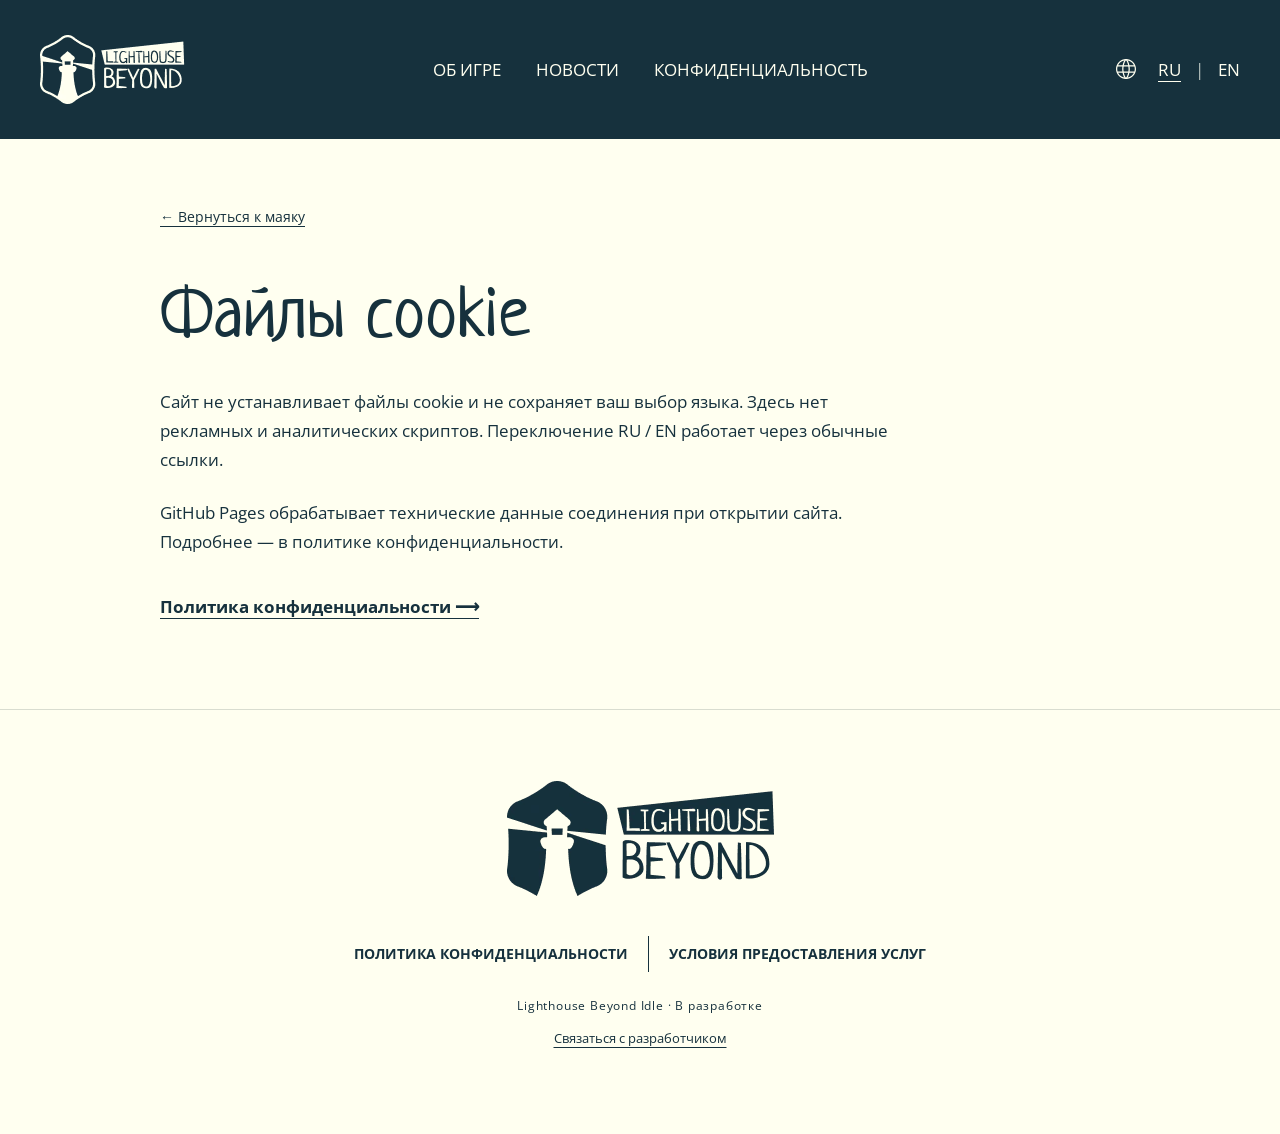
==== cookies/index.html @ 65ab546e "Обновление сайта" ====
<!doctype html>
<html lang="ru"><head><meta charset="utf-8"><meta name="viewport" content="width=device-width, initial-scale=1">
<meta name="theme-color" content="#16313d"><meta name="referrer" content="no-referrer">
<meta http-equiv="Content-Security-Policy" content="default-src 'none'; style-src 'self'; script-src 'self'; img-src 'self' data:; font-src 'self'; media-src 'self'; base-uri 'none'; form-action 'none'; object-src 'none'; connect-src 'none'">
<title>Файлы cookie — Lighthouse Beyond Idle</title><meta name="description" content="Станьте смотрителем маяка на краю реальности. Направляйте луч, собирайте свет и открывайте море — по одному сигналу за раз.">
<link rel="canonical" href="https://jumocoder.github.io/lighthouse-beyond-website/cookies/"><link rel="alternate" hreflang="ru" href="https://jumocoder.github.io/lighthouse-beyond-website/cookies/"><link rel="alternate" hreflang="en" href="https://jumocoder.github.io/lighthouse-beyond-website/en/cookies/"><link rel="alternate" hreflang="x-default" href="https://jumocoder.github.io/lighthouse-beyond-website/cookies/">
<meta property="og:title" content="Файлы cookie — Lighthouse Beyond Idle"><meta property="og:description" content="Станьте смотрителем маяка на краю реальности. Направляйте луч, собирайте свет и открывайте море — по одному сигналу за раз."><meta property="og:type" content="website"><meta property="og:url" content="https://jumocoder.github.io/lighthouse-beyond-website/cookies/"><meta property="og:image" content="https://jumocoder.github.io/lighthouse-beyond-website/assets/figma/91-34.webp">
<link rel="icon" href="../assets/beacon.svg" type="image/svg+xml"><link rel="preload" href="../assets/fonts/Neucha.ttf" as="font" type="font/ttf" crossorigin><link rel="stylesheet" href="../assets/site.css"><script src="../assets/site.js" defer></script>
</head><body id="top" class="inner-page"><a class="skip" href="#main">К содержимому</a><header class="header header-solid"><div class="container header-inner">
    <a class="brand" href="../" aria-label="Lighthouse Beyond Idle — главная"><img src="../assets/figma/39-161.webp" width="145" height="69" alt="Lighthouse Beyond Idle"></a>
    <nav class="navigation" aria-label="Навигация"><a href="../">Об игре</a><a href="../news/">Новости</a><a href="../privacy/ru/">Конфиденциальность</a></nav>
    <nav class="languages" aria-label="Язык"><img src="../assets/figma/52-9.svg" alt="" width="20" height="20"><a lang="ru" hreflang="ru" href="./" aria-label="Русский" aria-current="page">RU</a><span aria-hidden="true">|</span><a lang="en" hreflang="en" href="../en/cookies/" aria-label="English" >EN</a></nav>
  </div></header><main class="article-page text-page container" id="main"><a class="back-link" href="../">← Вернуться к маяку</a><h1>Файлы cookie</h1><p>Сайт не устанавливает файлы cookie и не сохраняет ваш выбор языка. Здесь нет рекламных и аналитических скриптов. Переключение RU / EN работает через обычные ссылки.</p><p>GitHub Pages обрабатывает технические данные соединения при открытии сайта. Подробнее — в политике конфиденциальности.</p><a class="text-link" href="../privacy/ru/">Политика конфиденциальности ⟶</a></main><footer class="footer"><div class="container footer-inner">
    <a class="footer-brand" href="../" aria-label="Lighthouse Beyond Idle — главная"><img src="../assets/figma/69-1312.webp" width="267" height="115" alt="Lighthouse Beyond Idle"></a>
    <nav class="footer-links" aria-label="Документы"><a href="../privacy/ru/">Политика конфиденциальности</a><a href="../terms/">Условия предоставления услуг</a></nav>
    <p class="footer-note">Lighthouse Beyond Idle · В разработке</p><a class="contact" href="mailto:al.mandarinne@mail.ru">Связаться с разработчиком</a>
  </div></footer></body></html>
---- assets/site.css ----
@font-face{font-family:Neucha;src:url('fonts/Neucha.ttf') format('truetype');font-style:normal;font-weight:400;font-display:swap}
@font-face{font-family:'Open Sans';src:url('fonts/OpenSans.ttf') format('truetype');font-style:normal;font-weight:300 800;font-display:swap}
:root{--sea:#16313d;--paper:#fffff0;--light:#ffe6ac;--line:#53656a;--max:1200px}
*{box-sizing:border-box}html{scroll-behavior:smooth;scroll-padding-top:30px}body{margin:0;color:var(--paper);background:var(--sea);font-family:'Open Sans',Arial,sans-serif;font-size:17px;line-height:1.4}a{color:inherit;text-decoration:none}img,video{display:block;max-width:100%}h1,h2,h3,p,blockquote{margin:0}h1,h2,.number{font-family:Neucha,sans-serif;font-weight:400}h2{font-size:72px;line-height:1.1}a:focus-visible,video:focus-visible{outline:3px solid #e69f38;outline-offset:6px}a:hover{text-decoration:underline;text-underline-offset:5px}.container{width:calc(100% - 80px);max-width:var(--max);margin-inline:auto}.skip{position:fixed;z-index:20;top:10px;left:10px;transform:translateY(-180%);padding:12px 18px;background:var(--paper);color:var(--sea)}.skip:focus{transform:none}
.header{position:absolute;top:58px;left:0;right:0;z-index:5}.header-inner{display:flex;align-items:center;justify-content:space-between;gap:28px}.brand{flex:none;width:145px;height:69px}.brand img{width:145px;height:69px;object-fit:contain}.navigation{display:flex;align-items:center;gap:66px;margin-left:82px;text-transform:uppercase}.navigation a{white-space:nowrap;padding-block:12px}.languages{display:flex;align-items:center;gap:14px}.languages img{margin-right:8px}.languages a{padding-block:12px}.languages a[aria-current]{text-decoration:underline;text-underline-offset:5px}.languages span{color:#b5c1bd}
.hero{height:1024px;position:relative;background:var(--paper);isolation:isolate}.hero:before{content:'';position:absolute;z-index:-1;inset:0 0 -133px;background:url('figma/91-32.svg') center top/100% 100% no-repeat}.hero-art{position:absolute;z-index:-1;top:0;left:0;width:100%;height:1010px;object-fit:cover;object-position:center top}.hero-inner{position:relative;height:100%}.hero h1{position:absolute;left:350px;top:340px;width:692px;font-size:72px;line-height:1.1;text-transform:uppercase;letter-spacing:.1px}.hero h1>span{display:block}.hero h1 .title-end{margin-top:77px;text-align:right;padding-right:4px}.title-end .star{display:inline-block;margin-right:36px;vertical-align:middle;transform:translateY(-5px)}.star{display:block;font-family:Arial,sans-serif;font-size:56px;line-height:1;width:max-content;margin-inline:auto}.play-button{position:absolute;top:748px;right:0;display:flex;align-items:center;justify-content:center;width:286px;height:87px;background:var(--light);color:var(--sea);text-transform:uppercase;font-weight:700;transition:background .2s,transform .2s}.play-button:hover{background:var(--paper);transform:translateY(-3px);text-decoration:none}
.about{position:relative;isolation:isolate;height:1159px;background:linear-gradient(transparent 0 133px,var(--paper) 133px 1024px,var(--sea) 1024px)}.about:after{content:'';position:absolute;z-index:-1;top:825px;left:0;right:0;height:448px;background:url('figma/54-125.svg') center/100% 100% no-repeat}.collage{height:1094px;position:relative;color:var(--sea)}.collage>img{object-fit:cover}.collage-ship{position:absolute;left:0;top:0;width:49.0833%;height:268px}.collage-keeper{position:absolute;right:0;top:0;width:40.6667%;height:470px;object-position:45% center}.collage h2{position:absolute;left:0;top:299px;width:650px;font-size:72px}.gameplay{position:absolute;top:483px;left:0;width:32.25%;height:611px;background:#101c2b}.gameplay video{width:100%;height:100%;object-fit:contain}.media-error{position:absolute;inset:auto 15px 55px;padding:15px;color:var(--paper);background:var(--sea);font-size:14px}.media-error a{text-decoration:underline}.story-copy{position:absolute;right:0;top:542px;width:57.6667%;line-height:1.4}.collage-storm{position:absolute;right:0;top:734px;width:57.6667%;height:360px}
.journey{display:grid;grid-template-columns:repeat(3,minmax(0,1fr));gap:36px;position:relative}.chapter{padding-right:22px;min-height:218px}.chapter+.chapter{border-left:1px solid var(--line);padding-left:35px;padding-right:0}.number{display:block;font-size:72px;line-height:1.1;margin-bottom:12px}.chapter h3{font-size:17px;margin-bottom:12px}.chapter p{line-height:1.4}
.news-section{position:relative;isolation:isolate;z-index:2;padding-top:34px;padding-bottom:0}.news-section:after{content:'';position:absolute;z-index:-1;left:0;right:0;bottom:-125px;height:448px;background:url('figma/66-1246.svg') center/100% 100% no-repeat}.news-section h1{text-transform:uppercase;text-align:center;margin:32px 0 49px}.news-grid{display:grid;grid-template-columns:repeat(3,minmax(0,1fr));gap:20px}.news-card{background:var(--paper);color:var(--sea);min-width:0}.news-link{display:block;height:100%;transition:transform .2s}.news-link:hover{text-decoration:none;transform:translateY(-5px)}.news-link:focus-visible{outline-offset:4px}.news-card img{width:100%;height:218px;object-fit:cover}.news-copy{min-height:175px;padding:17px 21px 16px;position:relative}.news-copy h2{font-family:'Open Sans',Arial,sans-serif;font-weight:700;font-size:17px;line-height:1.4;text-transform:uppercase;margin-bottom:13px}.news-copy p{font-size:13px;line-height:1.4;padding-right:10px}.news-arrow{display:block;text-align:right;font-size:37px;line-height:1;margin-top:13px}
.release{position:relative;margin-top:0;isolation:isolate;min-height:931px;background:url('figma/23f88a9ac4776eb12e2712fd7f87c19134510a3e.webp') right center/cover no-repeat}.release-inner{position:relative;z-index:1;text-align:center;padding-top:116px}.release blockquote{font-size:17px;line-height:1.4;margin:30px 0 115px}.release h2{text-transform:uppercase;margin-bottom:14px}.release-copy{max-width:950px;margin-inline:auto}.stores{display:grid;grid-template-columns:repeat(2,minmax(0,1fr));gap:20px;max-width:996px;margin:51px auto 0}.store{min-height:155px;padding:27px 20px 14px;background:var(--sea);display:flex;flex-direction:column;align-items:center;justify-content:center;gap:13px}.store img{width:auto;height:56px;max-width:90%}.store span{font-size:12px;color:#d7dfd5;letter-spacing:1px;text-transform:uppercase}.release-note{font-size:13px;margin-top:25px}.release:after{content:'';position:absolute;z-index:0;left:0;right:0;bottom:-311px;height:448px;background:url('figma/82-1407.svg') center/100% 100% no-repeat;pointer-events:none}
.footer{position:relative;background:var(--paper);color:var(--sea);min-height:425px;padding-top:71px}.footer-inner{position:relative;z-index:1;text-align:center}.footer-brand{display:block;width:267px;margin:0 auto 40px}.footer-brand img{width:267px;height:115px;object-fit:contain}.footer-links{display:flex;justify-content:center;align-items:center;gap:0}.footer-links a{padding:8px 28px;text-transform:uppercase;font-weight:700;font-size:16px}.footer-links a+a{border-left:1px solid var(--sea)}.footer-note{font-size:12px;margin:26px 0 10px;letter-spacing:.8px}.contact{font-size:13px;text-decoration:underline;text-underline-offset:4px}
.header-solid{position:relative;top:auto;padding:35px 0;background:var(--sea)}.inner-page{background:var(--paper);color:var(--sea)}.inner-page .header{color:var(--paper)}.article-page{max-width:960px;padding-top:65px;padding-bottom:90px}.back-link{font-size:14px;text-decoration:underline;text-underline-offset:4px}.eyebrow{text-transform:uppercase;font-size:12px;letter-spacing:2px;margin-top:55px}.article-page h1{font-size:72px;line-height:1.1;margin:18px 0 36px}.article-art{width:100%;height:auto;max-height:500px;object-fit:cover;margin-bottom:36px}.article-page p{margin-bottom:24px;max-width:760px;line-height:1.7}.article-lead{font-size:21px}.text-link{display:inline-block;margin-top:15px;font-weight:700;text-decoration:underline;text-underline-offset:5px}.text-page{min-height:530px}.text-page h1{margin-top:45px}.inner-page .footer{border-top:1px solid #d9ddd0;padding-bottom:40px}
@media(min-width:1401px){.hero-art{object-fit:fill}.hero h1{top:340px}.hero:before{background-size:100% 100%}}
@media(min-width:901px) and (max-width:1300px){.navigation{gap:35px;margin-left:0}.hero h1{left:30%;width:70%;font-size:68px}.collage h2{font-size:62px;width:58%}.story-copy{top:535px;font-size:16px}.footer-links a{font-size:14px;padding-inline:20px}}
@media(max-width:900px){
  .container{width:calc(100% - 48px)}.header{top:25px}.header-inner{gap:20px;flex-wrap:wrap}.brand,.brand img{width:110px;height:auto}.navigation{order:3;width:100%;justify-content:center;margin:0;gap:28px;font-size:13px}.languages{font-size:14px;gap:12px}.languages img{margin-right:2px}.hero{height:890px}.hero-art{height:810px;object-fit:cover;object-position:37% top}.hero:before{bottom:-60px}.hero h1{top:310px;left:36%;width:64%;font-size:52px}.hero h1 .title-end{margin-top:65px}.title-end .star{font-size:40px;margin-right:20px}.play-button{top:680px;width:230px;height:74px}.about{height:auto;background:var(--paper);padding:0 0 110px}.about:after{top:auto;bottom:-78px;height:220px}.collage{height:auto;display:grid;grid-template-columns:40% minmax(0,1fr);gap:30px 28px}.collage>*{position:static!important;width:100%!important;height:auto}.collage-ship{grid-column:1;grid-row:1;height:230px!important}.collage-keeper{grid-column:2;grid-row:1 / 3;height:390px!important}.collage h2{grid-column:1;grid-row:2;font-size:44px;align-self:center}.story-copy{grid-column:2;grid-row:3;font-size:16px;align-self:center}.gameplay{grid-column:1;grid-row:3 / 5;aspect-ratio:9/16;align-self:end}.collage-storm{grid-column:2;grid-row:4;height:230px!important}.journey{gap:20px;padding-top:35px}.chapter+.chapter{padding-left:20px}.chapter{padding-right:0}.chapter p{font-size:14px}.chapter h3{font-size:16px}.number{font-size:62px}.news-section{padding-top:38px}.news-section h1{font-size:62px;margin:25px 0 35px}.news-grid{gap:14px}.news-card img{height:155px}.news-copy{padding:16px;min-height:205px}.news-copy h2{font-size:14px}.news-copy p{font-size:13px;padding:0}.news-section:after{height:300px;bottom:-85px}.release{min-height:820px}.release-inner{padding-top:90px}.release blockquote{margin-bottom:85px}.release h2{font-size:58px}.release-copy{font-size:16px}.stores{margin-top:35px}.store{min-height:140px}.store img{height:45px}.footer-links{flex-wrap:wrap;gap:15px}.footer-links a{font-size:12px;padding:5px 15px}.footer{padding-bottom:40px}.article-page h1{font-size:56px}.header-solid{top:auto}.inner-page .navigation{margin-top:5px}
}
@media(max-width:600px){
  body{font-size:16px}.container{width:calc(100% - 40px)}.header{top:22px}.brand,.brand img{width:95px}.header-inner{gap:19px}.navigation{gap:22px;font-size:10px;letter-spacing:.2px}.navigation a{padding-block:10px}.languages img{width:17px}.hero{height:790px}.hero-art{height:730px;object-position:31% top}.hero:before{bottom:-38px}.hero:after{content:'';position:absolute;inset:145px 0 180px;z-index:-1;background:linear-gradient(90deg,transparent 10%,#16313d20 30%,#16313d55 100%)}.hero h1{top:300px;left:28%;width:72%;font-size:clamp(35px,8.8vw,51px);line-height:1.15;text-shadow:0 2px 14px #102b3a50}.hero h1 .title-end{margin-top:47px;padding-right:0}.title-end .star{font-size:32px;margin-right:15px}.play-button{top:603px;width:190px;height:65px;font-size:15px}.collage{grid-template-columns:minmax(0,1fr);gap:24px}.collage h2{grid-column:1;grid-row:2;font-size:clamp(42px,10.8vw,60px);margin:8px 0}.collage-ship{grid-column:1;grid-row:1;height:195px!important}.collage-keeper{grid-column:1;grid-row:4;height:290px!important}.story-copy{grid-column:1;grid-row:3;line-height:1.6}.gameplay{grid-column:1;grid-row:5;width:84%!important;max-width:340px;justify-self:center;margin-block:8px}.collage-storm{grid-column:1;grid-row:6;height:210px!important}.about{padding-bottom:80px}.about:after{height:160px;bottom:-55px}.journey{grid-template-columns:1fr;gap:0;padding-top:20px}.chapter{display:grid;grid-template-columns:54px minmax(0,1fr);gap:8px 15px;padding:24px 0!important;min-height:0}.chapter+.chapter{border-left:0;border-top:1px solid var(--line)}.number{grid-column:1;grid-row:1 / 3;font-size:60px;margin:0;line-height:1}.chapter h3{grid-column:2;margin:0;font-size:17px}.chapter p{grid-column:2;font-size:15px;line-height:1.5}.news-section{padding-top:50px}.star{font-size:45px}.news-section h1{font-size:58px;margin:28px 0 32px}.news-grid{grid-template-columns:1fr;gap:25px}.news-card img{height:auto;aspect-ratio:16/9}.news-copy{padding:21px;min-height:170px}.news-copy h2{font-size:17px}.news-copy p{font-size:14px;line-height:1.5}.news-section:after{height:220px;bottom:-70px}.release{min-height:840px;background-position:62% center}.release-inner{padding-top:88px}.release blockquote{font-size:15px;margin:25px 0 73px}.release h2{font-size:49px;margin-bottom:20px}.release-copy{font-size:15px;line-height:1.6}.stores{gap:13px;margin-top:30px}.store{min-height:106px;padding:17px 12px 13px;gap:13px}.store img{width:100%;height:32px}.store span{font-size:9px;letter-spacing:.6px}.release-note{font-size:11px;max-width:280px;margin:23px auto 0}.release:after{height:220px;bottom:-155px}.footer{min-height:0;padding-top:50px;padding-bottom:40px}.footer-brand{width:200px;margin-bottom:28px}.footer-brand img{width:200px;height:auto}.footer-links{display:flex;flex-direction:column;gap:9px}.footer-links a{font-size:12px;padding:6px 0}.footer-links a+a{border:0}.footer-note{font-size:10px;margin-top:24px}.contact{font-size:12px;text-decoration:underline}.header-solid{top:auto;padding:22px 0}.article-page{padding-top:40px;padding-bottom:55px}.article-page h1{font-size:49px;margin-bottom:25px}.article-page .eyebrow{margin-top:35px}.article-lead{font-size:18px}.article-art{margin-bottom:25px}.text-page{min-height:470px}
}
@media(prefers-reduced-motion:reduce){html{scroll-behavior:auto}*,*:before,*:after{transition:none!important;animation:none!important}}

@media(min-width:1301px){.header-inner{display:grid;grid-template-columns:350px minmax(0,1fr) auto;gap:0}.navigation{margin-left:0}}

/* Original Figma outlines, separated at the section boundary. */
.hero{background:var(--sea)}.hero:before{display:none}
.about{background:linear-gradient(var(--paper) 0 1024px,var(--sea) 1024px)}
.about:before{content:'';position:absolute;inset:0 0 auto;height:133px;z-index:-1;background:url('figma/hero-tail.svg') center/100% 100% no-repeat}
.star{font-size:0;width:46px;height:46px;background:url('figma/55-1178.svg') center/contain no-repeat}
.title-end .star{width:46px;height:46px}
@media(max-width:900px){.about{background:var(--paper)}.about:before{height:60px}.title-end .star{width:36px;height:36px}}
@media(max-width:600px){.about:before{height:38px}.title-end .star{width:30px;height:30px}}

/* Existing policy text, presented in the same visual language. */
.document{padding-block:55px 90px}.document>h1{font-size:64px;line-height:1.1;margin:18px 0 22px}.document>.eyebrow{margin-top:0}.subtitle{max-width:780px;margin-bottom:28px}.notice{padding:24px;background:#f5edd4;border-left:3px solid #af7e35;line-height:1.6;margin-bottom:40px}.document-layout{display:grid;grid-template-columns:260px minmax(0,1fr);gap:55px}.toc{display:flex;flex-direction:column;gap:15px;font-size:14px;align-self:start;position:sticky;top:25px}.prose section{margin-bottom:40px}.prose h2{font:700 24px/1.4 'Open Sans',sans-serif;margin:0 0 20px}.prose p{line-height:1.7;margin:0 0 18px}.prose a,.top-link{text-decoration:underline;text-underline-offset:3px;overflow-wrap:anywhere}.pending{padding:18px;background:#f5f0db}.top-link{display:inline-block;margin-top:25px}
@media(max-width:900px){.document-layout{grid-template-columns:1fr;gap:35px}.toc{position:static}.document>h1{font-size:52px}}
@media(max-width:600px){.document{padding-top:35px}.document>h1{font-size:40px;overflow-wrap:anywhere}.notice{padding:18px}.prose h2{font-size:21px}}

/* News listing and latest publications on the home page. */
.news-page{background:var(--sea);color:var(--paper);padding:35px 0 150px;min-height:650px}
.news-section h1{font-size:72px;line-height:1.1}
.navigation a[aria-current]{text-decoration:underline;text-underline-offset:5px}
@media(max-width:900px){.news-section h1{font-size:62px}}
@media(max-width:600px){.news-page{padding-top:0;padding-bottom:90px}.news-section h1{font-size:58px}}

.news-section .news-title{text-transform:uppercase;text-align:center;font-size:72px;line-height:1.1;margin:32px 0 49px}
.news-grid{grid-template-columns:repeat(auto-fit,minmax(min(100%,300px),1fr))}
.news-card img{height:auto;aspect-ratio:16/9;object-fit:contain;background:var(--sea)}
.news-copy{padding:24px;min-height:210px}
.news-category{display:block;font-size:11px;font-weight:600;letter-spacing:1.2px;text-transform:uppercase;margin-bottom:12px;color:#52666a}
.news-copy h2,.news-copy h3{font:700 18px/1.4 'Open Sans',Arial,sans-serif;text-transform:uppercase;margin:0 0 14px}
.news-copy p{font-size:14px;line-height:1.6}
.all-news{display:table;margin:-24px auto 36px;font-size:14px;text-decoration:underline;text-underline-offset:5px}
.news-article .article-art{height:auto;max-height:none;aspect-ratio:16/9;object-fit:contain;background:var(--sea);margin:35px 0 45px}
.news-article .article-lead{max-width:850px;font-size:22px;line-height:1.65}
.article-prose{max-width:760px}
.article-section{margin-top:65px}
.article-section h2{font-size:46px;line-height:1.15;margin-bottom:22px}
.article-section>p{margin-bottom:30px}
.screenshot-grid{display:grid;grid-template-columns:repeat(3,minmax(0,1fr));gap:32px 24px;margin-top:32px}
.screenshot{margin:0;min-width:0}
.screenshot a{display:block;background:var(--sea);border:1px solid #49616a;transition:transform .2s}
.screenshot a:hover{transform:translateY(-4px)}
.screenshot img{width:100%;height:auto;aspect-ratio:9/16;object-fit:contain}
.screenshot figcaption{font-size:13px;line-height:1.5;margin-top:12px;color:#425961}
.video-feature{display:grid;grid-template-columns:1fr 340px;gap:60px;align-items:center;padding:40px;background:#e9eddf}
.video-feature p{font-size:16px}
.video-feature .video-caption{font-size:13px;margin-bottom:0;color:#425961}
.article-video{position:relative;min-width:0;background:#101c2b}
.article-video video{width:100%;height:auto;aspect-ratio:9/16}
.article-video .media-error{font-size:13px;margin:0}
.article-navigation{display:flex;justify-content:space-between;gap:24px;border-top:1px solid #cdd4c8;margin-top:55px;padding-top:20px}
@media(max-width:900px){.news-section .news-title{font-size:62px;margin:25px 0 35px}.all-news{margin-top:-10px}.news-copy{padding:20px}.news-copy h2,.news-copy h3{font-size:17px}.video-feature{grid-template-columns:1fr 260px;gap:30px;padding:28px}.article-section h2{font-size:40px}.screenshot-grid{gap:28px 18px}}
@media(max-width:600px){.news-section .news-title{font-size:58px;margin:28px 0 32px}.news-grid{grid-template-columns:1fr}.news-copy{min-height:0}.news-article h1{font-size:44px;overflow-wrap:anywhere}.news-article .article-lead{font-size:19px}.news-article .article-art{margin:28px 0 35px}.article-section{margin-top:45px}.article-section h2{font-size:35px}.screenshot-grid{grid-template-columns:1fr;gap:30px;max-width:360px;margin-inline:auto}.video-feature{grid-template-columns:1fr;padding:24px;gap:24px}.article-video{max-width:340px;width:100%;margin-inline:auto}.article-navigation{font-size:14px;gap:16px}}
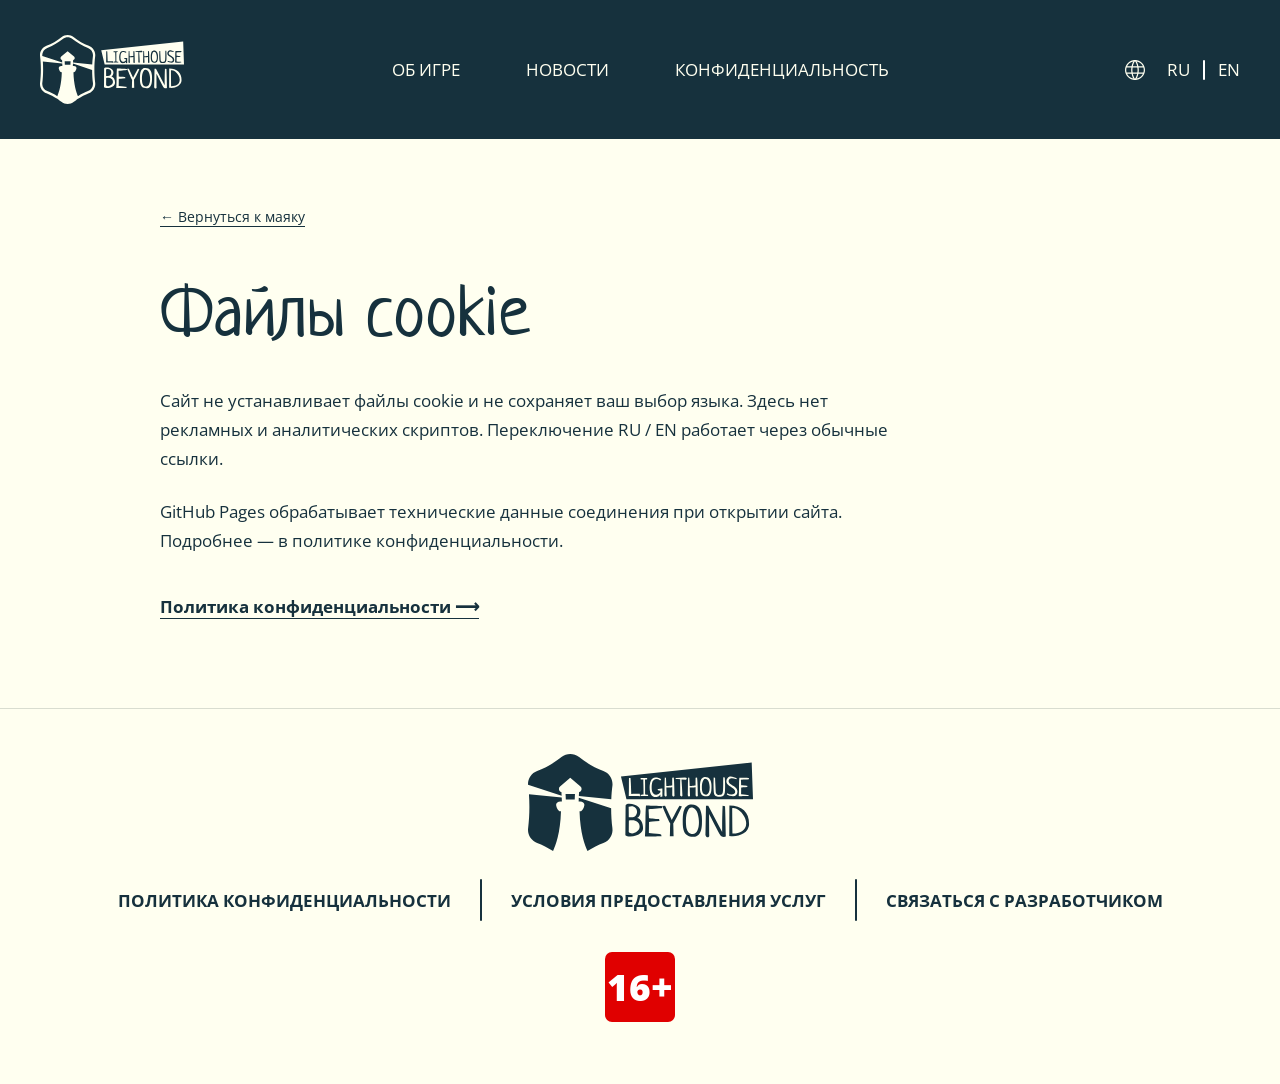
==== commit 370e0067: "Обновление сайта" ====
--- a/cookies/index.html
+++ b/cookies/index.html
@@ -7,11 +7,13 @@
 <meta property="og:title" content="Файлы cookie — Lighthouse Beyond Idle"><meta property="og:description" content="Станьте смотрителем маяка на краю реальности. Направляйте луч, собирайте свет и открывайте море — по одному сигналу за раз."><meta property="og:type" content="website"><meta property="og:url" content="https://jumocoder.github.io/lighthouse-beyond-website/cookies/"><meta property="og:image" content="https://jumocoder.github.io/lighthouse-beyond-website/assets/figma/91-34.webp">
 <link rel="icon" href="../assets/beacon.svg" type="image/svg+xml"><link rel="preload" href="../assets/fonts/Neucha.ttf" as="font" type="font/ttf" crossorigin><link rel="stylesheet" href="../assets/site.css"><script src="../assets/site.js" defer></script>
 </head><body id="top" class="inner-page"><a class="skip" href="#main">К содержимому</a><header class="header header-solid"><div class="container header-inner">
-    <a class="brand" href="../" aria-label="Lighthouse Beyond Idle — главная"><img src="../assets/figma/39-161.webp" width="145" height="69" alt="Lighthouse Beyond Idle"></a>
+    <a class="brand" href="../" aria-label="Lighthouse Beyond Idle"><picture><source media="(max-width: 900px)" srcset="../assets/figma-v2/brand-mobile.svg"><img src="../assets/figma-v2/brand-light.svg" width="144" height="69" alt="Lighthouse Beyond Idle"></picture></a>
     <nav class="navigation" aria-label="Навигация"><a href="../">Об игре</a><a href="../news/">Новости</a><a href="../privacy/ru/">Конфиденциальность</a></nav>
-    <nav class="languages" aria-label="Язык"><img src="../assets/figma/52-9.svg" alt="" width="20" height="20"><a lang="ru" hreflang="ru" href="./" aria-label="Русский" aria-current="page">RU</a><span aria-hidden="true">|</span><a lang="en" hreflang="en" href="../en/cookies/" aria-label="English" >EN</a></nav>
-  </div></header><main class="article-page text-page container" id="main"><a class="back-link" href="../">← Вернуться к маяку</a><h1>Файлы cookie</h1><p>Сайт не устанавливает файлы cookie и не сохраняет ваш выбор языка. Здесь нет рекламных и аналитических скриптов. Переключение RU / EN работает через обычные ссылки.</p><p>GitHub Pages обрабатывает технические данные соединения при открытии сайта. Подробнее — в политике конфиденциальности.</p><a class="text-link" href="../privacy/ru/">Политика конфиденциальности ⟶</a></main><footer class="footer"><div class="container footer-inner">
-    <a class="footer-brand" href="../" aria-label="Lighthouse Beyond Idle — главная"><img src="../assets/figma/69-1312.webp" width="267" height="115" alt="Lighthouse Beyond Idle"></a>
-    <nav class="footer-links" aria-label="Документы"><a href="../privacy/ru/">Политика конфиденциальности</a><a href="../terms/">Условия предоставления услуг</a></nav>
-    <p class="footer-note">Lighthouse Beyond Idle · В разработке</p><a class="contact" href="mailto:al.mandarinne@mail.ru">Связаться с разработчиком</a>
+    <nav class="languages" aria-label="Язык"><img src="../assets/figma-v2/globe.svg" alt="" width="20" height="20"><a lang="ru" hreflang="ru" href="./" aria-label="Русский" aria-current="page">RU</a><span aria-hidden="true">|</span><a lang="en" hreflang="en" href="../en/cookies/" aria-label="English" >EN</a></nav>
+    <button class="menu-toggle" type="button" aria-label="Открыть меню" aria-haspopup="dialog" aria-expanded="false" aria-controls="mobile-menu"><img src="../assets/figma-v2/menu-open.svg" width="24" height="24" alt=""></button>
+  </div></header>
+  <dialog class="mobile-menu" id="mobile-menu" aria-label="Навигация"><div class="menu-top"><a class="menu-brand" href="../"><img src="../assets/figma-v2/brand-mobile.svg" width="113" height="54" alt="Lighthouse Beyond Idle"></a><button class="menu-close" type="button" aria-label="Закрыть меню"><img src="../assets/figma-v2/menu-close.svg" width="24" height="24" alt=""></button></div><nav class="menu-navigation" aria-label="Навигация"><a href="../">Об игре</a><a href="../news/">Новости</a><a href="../privacy/ru/">Конфиденциальность</a></nav><a class="menu-play" href="../#release">Играть</a></dialog><main class="article-page text-page container" id="main"><a class="back-link" href="../">← Вернуться к маяку</a><h1>Файлы cookie</h1><p>Сайт не устанавливает файлы cookie и не сохраняет ваш выбор языка. Здесь нет рекламных и аналитических скриптов. Переключение RU / EN работает через обычные ссылки.</p><p>GitHub Pages обрабатывает технические данные соединения при открытии сайта. Подробнее — в политике конфиденциальности.</p><a class="text-link" href="../privacy/ru/">Политика конфиденциальности ⟶</a></main><footer class="footer"><div class="container footer-inner">
+    <a class="footer-brand" href="../" aria-label="Lighthouse Beyond Idle"><picture><source media="(max-width: 900px)" srcset="../assets/figma-v2/brand-dark-mobile.svg"><img src="../assets/figma-v2/brand-dark.svg" width="225" height="97" alt="Lighthouse Beyond Idle"></picture></a>
+    <nav class="footer-links" aria-label="Документы"><a href="../privacy/ru/">Политика конфиденциальности</a><a href="../terms/">Условия предоставления услуг</a><a class="contact" href="mailto:al.mandarinne@mail.ru">Связаться с разработчиком</a></nav>
+    <p class="age-rating" aria-label="Для игроков от 16 лет">16+</p>
   </div></footer></body></html>
--- a/assets/site.css
+++ b/assets/site.css
@@ -1,56 +1,98 @@
 @font-face{font-family:Neucha;src:url('fonts/Neucha.ttf') format('truetype');font-style:normal;font-weight:400;font-display:swap}
 @font-face{font-family:'Open Sans';src:url('fonts/OpenSans.ttf') format('truetype');font-style:normal;font-weight:300 800;font-display:swap}
-:root{--sea:#16313d;--paper:#fffff0;--light:#ffe6ac;--line:#53656a;--max:1200px}
-*{box-sizing:border-box}html{scroll-behavior:smooth;scroll-padding-top:30px}body{margin:0;color:var(--paper);background:var(--sea);font-family:'Open Sans',Arial,sans-serif;font-size:17px;line-height:1.4}a{color:inherit;text-decoration:none}img,video{display:block;max-width:100%}h1,h2,h3,p,blockquote{margin:0}h1,h2,.number{font-family:Neucha,sans-serif;font-weight:400}h2{font-size:72px;line-height:1.1}a:focus-visible,video:focus-visible{outline:3px solid #e69f38;outline-offset:6px}a:hover{text-decoration:underline;text-underline-offset:5px}.container{width:calc(100% - 80px);max-width:var(--max);margin-inline:auto}.skip{position:fixed;z-index:20;top:10px;left:10px;transform:translateY(-180%);padding:12px 18px;background:var(--paper);color:var(--sea)}.skip:focus{transform:none}
-.header{position:absolute;top:58px;left:0;right:0;z-index:5}.header-inner{display:flex;align-items:center;justify-content:space-between;gap:28px}.brand{flex:none;width:145px;height:69px}.brand img{width:145px;height:69px;object-fit:contain}.navigation{display:flex;align-items:center;gap:66px;margin-left:82px;text-transform:uppercase}.navigation a{white-space:nowrap;padding-block:12px}.languages{display:flex;align-items:center;gap:14px}.languages img{margin-right:8px}.languages a{padding-block:12px}.languages a[aria-current]{text-decoration:underline;text-underline-offset:5px}.languages span{color:#b5c1bd}
-.hero{height:1024px;position:relative;background:var(--paper);isolation:isolate}.hero:before{content:'';position:absolute;z-index:-1;inset:0 0 -133px;background:url('figma/91-32.svg') center top/100% 100% no-repeat}.hero-art{position:absolute;z-index:-1;top:0;left:0;width:100%;height:1010px;object-fit:cover;object-position:center top}.hero-inner{position:relative;height:100%}.hero h1{position:absolute;left:350px;top:340px;width:692px;font-size:72px;line-height:1.1;text-transform:uppercase;letter-spacing:.1px}.hero h1>span{display:block}.hero h1 .title-end{margin-top:77px;text-align:right;padding-right:4px}.title-end .star{display:inline-block;margin-right:36px;vertical-align:middle;transform:translateY(-5px)}.star{display:block;font-family:Arial,sans-serif;font-size:56px;line-height:1;width:max-content;margin-inline:auto}.play-button{position:absolute;top:748px;right:0;display:flex;align-items:center;justify-content:center;width:286px;height:87px;background:var(--light);color:var(--sea);text-transform:uppercase;font-weight:700;transition:background .2s,transform .2s}.play-button:hover{background:var(--paper);transform:translateY(-3px);text-decoration:none}
-.about{position:relative;isolation:isolate;height:1159px;background:linear-gradient(transparent 0 133px,var(--paper) 133px 1024px,var(--sea) 1024px)}.about:after{content:'';position:absolute;z-index:-1;top:825px;left:0;right:0;height:448px;background:url('figma/54-125.svg') center/100% 100% no-repeat}.collage{height:1094px;position:relative;color:var(--sea)}.collage>img{object-fit:cover}.collage-ship{position:absolute;left:0;top:0;width:49.0833%;height:268px}.collage-keeper{position:absolute;right:0;top:0;width:40.6667%;height:470px;object-position:45% center}.collage h2{position:absolute;left:0;top:299px;width:650px;font-size:72px}.gameplay{position:absolute;top:483px;left:0;width:32.25%;height:611px;background:#101c2b}.gameplay video{width:100%;height:100%;object-fit:contain}.media-error{position:absolute;inset:auto 15px 55px;padding:15px;color:var(--paper);background:var(--sea);font-size:14px}.media-error a{text-decoration:underline}.story-copy{position:absolute;right:0;top:542px;width:57.6667%;line-height:1.4}.collage-storm{position:absolute;right:0;top:734px;width:57.6667%;height:360px}
-.journey{display:grid;grid-template-columns:repeat(3,minmax(0,1fr));gap:36px;position:relative}.chapter{padding-right:22px;min-height:218px}.chapter+.chapter{border-left:1px solid var(--line);padding-left:35px;padding-right:0}.number{display:block;font-size:72px;line-height:1.1;margin-bottom:12px}.chapter h3{font-size:17px;margin-bottom:12px}.chapter p{line-height:1.4}
-.news-section{position:relative;isolation:isolate;z-index:2;padding-top:34px;padding-bottom:0}.news-section:after{content:'';position:absolute;z-index:-1;left:0;right:0;bottom:-125px;height:448px;background:url('figma/66-1246.svg') center/100% 100% no-repeat}.news-section h1{text-transform:uppercase;text-align:center;margin:32px 0 49px}.news-grid{display:grid;grid-template-columns:repeat(3,minmax(0,1fr));gap:20px}.news-card{background:var(--paper);color:var(--sea);min-width:0}.news-link{display:block;height:100%;transition:transform .2s}.news-link:hover{text-decoration:none;transform:translateY(-5px)}.news-link:focus-visible{outline-offset:4px}.news-card img{width:100%;height:218px;object-fit:cover}.news-copy{min-height:175px;padding:17px 21px 16px;position:relative}.news-copy h2{font-family:'Open Sans',Arial,sans-serif;font-weight:700;font-size:17px;line-height:1.4;text-transform:uppercase;margin-bottom:13px}.news-copy p{font-size:13px;line-height:1.4;padding-right:10px}.news-arrow{display:block;text-align:right;font-size:37px;line-height:1;margin-top:13px}
-.release{position:relative;margin-top:0;isolation:isolate;min-height:931px;background:url('figma/23f88a9ac4776eb12e2712fd7f87c19134510a3e.webp') right center/cover no-repeat}.release-inner{position:relative;z-index:1;text-align:center;padding-top:116px}.release blockquote{font-size:17px;line-height:1.4;margin:30px 0 115px}.release h2{text-transform:uppercase;margin-bottom:14px}.release-copy{max-width:950px;margin-inline:auto}.stores{display:grid;grid-template-columns:repeat(2,minmax(0,1fr));gap:20px;max-width:996px;margin:51px auto 0}.store{min-height:155px;padding:27px 20px 14px;background:var(--sea);display:flex;flex-direction:column;align-items:center;justify-content:center;gap:13px}.store img{width:auto;height:56px;max-width:90%}.store span{font-size:12px;color:#d7dfd5;letter-spacing:1px;text-transform:uppercase}.release-note{font-size:13px;margin-top:25px}.release:after{content:'';position:absolute;z-index:0;left:0;right:0;bottom:-311px;height:448px;background:url('figma/82-1407.svg') center/100% 100% no-repeat;pointer-events:none}
-.footer{position:relative;background:var(--paper);color:var(--sea);min-height:425px;padding-top:71px}.footer-inner{position:relative;z-index:1;text-align:center}.footer-brand{display:block;width:267px;margin:0 auto 40px}.footer-brand img{width:267px;height:115px;object-fit:contain}.footer-links{display:flex;justify-content:center;align-items:center;gap:0}.footer-links a{padding:8px 28px;text-transform:uppercase;font-weight:700;font-size:16px}.footer-links a+a{border-left:1px solid var(--sea)}.footer-note{font-size:12px;margin:26px 0 10px;letter-spacing:.8px}.contact{font-size:13px;text-decoration:underline;text-underline-offset:4px}
-.header-solid{position:relative;top:auto;padding:35px 0;background:var(--sea)}.inner-page{background:var(--paper);color:var(--sea)}.inner-page .header{color:var(--paper)}.article-page{max-width:960px;padding-top:65px;padding-bottom:90px}.back-link{font-size:14px;text-decoration:underline;text-underline-offset:4px}.eyebrow{text-transform:uppercase;font-size:12px;letter-spacing:2px;margin-top:55px}.article-page h1{font-size:72px;line-height:1.1;margin:18px 0 36px}.article-art{width:100%;height:auto;max-height:500px;object-fit:cover;margin-bottom:36px}.article-page p{margin-bottom:24px;max-width:760px;line-height:1.7}.article-lead{font-size:21px}.text-link{display:inline-block;margin-top:15px;font-weight:700;text-decoration:underline;text-underline-offset:5px}.text-page{min-height:530px}.text-page h1{margin-top:45px}.inner-page .footer{border-top:1px solid #d9ddd0;padding-bottom:40px}
-@media(min-width:1401px){.hero-art{object-fit:fill}.hero h1{top:340px}.hero:before{background-size:100% 100%}}
-@media(min-width:901px) and (max-width:1300px){.navigation{gap:35px;margin-left:0}.hero h1{left:30%;width:70%;font-size:68px}.collage h2{font-size:62px;width:58%}.story-copy{top:535px;font-size:16px}.footer-links a{font-size:14px;padding-inline:20px}}
+:root{--sea:#16313d;--paper:#fffff0;--light:#ffe6ac;--line:#53656a;--max:1200px;--canvas:min(100vw,1920px)}
+*{box-sizing:border-box}
+html{scroll-behavior:smooth;scroll-padding-top:30px;background:var(--sea)}
+body{position:relative;max-width:1920px;margin:0 auto;color:var(--paper);background:var(--sea);font:17px/1.36 'Open Sans',Arial,sans-serif;overflow-x:clip}
+body.menu-is-open{overflow:hidden}
+main{overflow:clip}
+a{color:inherit;text-decoration:none}img,video{display:block;max-width:100%}button{font:inherit}h1,h2,h3,p,blockquote{margin:0}h1,h2,.number{font-family:Neucha,sans-serif;font-weight:400}h2{font-size:72px;line-height:1.1}
+a:hover{text-decoration:underline;text-underline-offset:5px}:focus-visible{outline:3px solid #e69f38;outline-offset:5px}
+.container{width:calc(100% - 80px);max-width:var(--max);margin-inline:auto}
+.skip{position:fixed;z-index:20;top:10px;left:10px;transform:translateY(-180%);padding:12px 18px;background:var(--paper);color:var(--sea)}.skip:focus{transform:none}
+/* Header uses the centred navigation and separate outer margins of the 1400/1920 frames. */
+.header{position:absolute;top:58px;inset-inline:0;z-index:5}.header-inner{position:relative;display:flex;align-items:center;justify-content:space-between;height:69px}
+.brand{display:block;width:144.132px;flex:none}.brand img{width:144.132px;height:69px}
+.navigation{position:absolute;left:50%;transform:translateX(-50%);display:flex;align-items:center;gap:66px;text-transform:uppercase;white-space:nowrap}.navigation a{padding-block:12px}
+.languages{display:flex;align-items:center;gap:13px;line-height:23px}.languages img{margin-right:9px}.languages a{padding-block:12px}.languages span{position:relative;display:block;width:2px;height:20px;font-size:0}.languages span:before{content:'';position:absolute;left:50%;top:50%;width:20px;height:2px;background:url('figma-v2/language-line.svg') center/contain no-repeat;transform:translate(-50%,-50%) rotate(90deg)}
+.menu-toggle,.mobile-menu{display:none}
+.hero{height:1024px;position:relative;isolation:isolate;background:var(--paper)}
+.hero:before{content:'';position:absolute;z-index:-2;left:calc(50% - 951.0459px);top:-110px;width:1812.8584px;height:1266.8838px;background:url('figma-v2/hero-wave-desktop.svg') center/contain no-repeat;pointer-events:none}
+.hero-visual{position:absolute;z-index:-1;inset:0 0 auto;height:1010px;overflow:hidden;mask:url('figma-v2/hero-mask-desktop.svg') center top/100% 1010px no-repeat}
+.hero-art{position:absolute;top:0;left:calc(50% - 1002px);width:1835px;height:1024px;max-width:none;object-fit:cover}
+.hero-inner{height:100%}.hero h1{position:absolute;top:348px;left:calc((var(--canvas) - 1400px)*.4173077 + 450px);width:692px;font-size:72px;line-height:79px;text-transform:uppercase}
+.hero h1>span{display:block}.hero h1 em{font-style:normal;color:rgb(255 255 240 / .4)}.hero h1 .title-end{margin-top:79px;text-align:right;color:rgb(255 255 240 / .4)}
+.star{display:block;width:46px;height:46px;margin-inline:auto;font-size:0;background:url('figma-v2/star.svg') center/contain no-repeat}
+.hero h1>.star{position:absolute;left:415px;top:217px;margin:0}
+.play-button,.menu-play{display:flex;align-items:center;justify-content:center;width:286px;height:87px;background:var(--light);color:#09181e;border-radius:17px;font-weight:700;text-transform:uppercase;transition:background .2s,transform .2s}
+.play-button{position:absolute;top:748px;right:max(40px,calc((var(--canvas) - 1200px)/2))}.play-button:hover,.menu-play:hover{background:var(--paper);text-decoration:none;transform:translateY(-2px)}
+/* The collage retains the game media. On phones the same three images become a scrollable strip. */
+.about{position:relative;isolation:isolate;height:1159px;background:linear-gradient(var(--paper) 1024px,var(--sea) 1024px)}
+.about:before{content:'';position:absolute;top:0;left:calc(50% - 951.0459px);width:1812.8584px;height:133px;z-index:-1;background:url('figma-v2/hero-wave-desktop.svg') center bottom/1812.8584px 1266.8838px no-repeat;pointer-events:none}
+.about:after{content:'';position:absolute;z-index:-1;left:calc(50% - 951.0459px);top:825px;width:1812.8584px;height:447.1514px;background:url('figma-v2/about-wave-desktop.svg') center/contain no-repeat;pointer-events:none}
+.collage{position:relative;height:1094px;color:var(--sea)}.collage-media{display:contents}.collage-media img{position:absolute;object-fit:cover}
+.collage-ship{left:0;top:0;width:49.0833%;height:268px}.collage-keeper{right:0;top:0;width:40.6667%;height:470px;object-position:45% center}.collage-storm{right:0;top:734px;width:57.6667%;height:360px}
+.collage h2{position:absolute;left:0;top:299px;width:650px;font-size:72px;line-height:79px;text-transform:uppercase}
+.gameplay{position:absolute;top:483px;left:0;width:32.25%;height:611px;background:#101c2b}.gameplay video{width:100%;height:100%;object-fit:contain}
+.media-error{position:absolute;inset:auto 15px 55px;padding:15px;color:var(--paper);background:var(--sea);font-size:14px}.media-error a{text-decoration:underline}
+.story-copy{position:absolute;right:0;top:542px;width:57.6667%;line-height:23px}.story-mobile{display:none}
+.journey{position:relative;display:grid;grid-template-columns:repeat(3,minmax(0,1fr));gap:56px;min-height:218px}
+.chapter{position:relative;min-width:0}.chapter+.chapter:before{content:'';position:absolute;left:-38px;top:101px;width:220px;height:2px;background:url('figma-v2/chapter-line.svg') center/contain no-repeat;transform:translateX(-50%) rotate(90deg)}
+.number{display:block;font-size:72px;line-height:79px;margin-bottom:11px}.chapter h3{font-size:17px;line-height:23px;text-transform:uppercase;margin-bottom:12px}.chapter p{font-size:17px;line-height:23px}
+/* Keep both real news items; layout slots follow the design, with a horizontal strip on mobile. */
+.news-section{position:relative;isolation:isolate;z-index:2;padding-top:43px}
+.news-section:after{content:'';position:absolute;z-index:-1;left:calc(50% - 951.0459px);bottom:-125px;width:1812.8584px;height:447.1514px;background:url('figma-v2/paper-wave-desktop.svg') center/contain no-repeat;pointer-events:none}
+.news-section .news-title{text-transform:uppercase;text-align:center;font-size:72px;line-height:79px;margin:51px 0 0}.all-news{display:table;margin:1px auto 53px;font-size:17px;text-decoration:underline;text-underline-offset:3px}
+.news-grid{display:grid;grid-template-columns:repeat(3,minmax(0,1fr));gap:20px}.news-card{min-width:0;background:var(--paper);color:var(--sea)}.news-link{display:block;height:100%;transition:transform .2s}.news-link:hover{text-decoration:none;transform:translateY(-4px)}.news-link:focus-visible{outline-offset:3px}
+.news-card img{width:100%;height:auto;aspect-ratio:16/9;object-fit:contain;background:var(--sea)}
+.news-copy{padding:24px;min-height:210px}.news-category{display:block;font-size:11px;font-weight:600;letter-spacing:1.2px;text-transform:uppercase;margin-bottom:12px;color:#52666a}.news-copy h2,.news-copy h3{font:700 18px/1.4 'Open Sans',Arial,sans-serif;text-transform:uppercase;margin:0 0 14px}.news-copy p{font-size:14px;line-height:1.6}.news-arrow{display:block;text-align:right;font-size:37px;line-height:1;margin-top:13px}
+.release{position:relative;isolation:isolate;min-height:931px;background:var(--sea) url('figma-v2/release-source.jpg') right top/1668px 931px no-repeat}
+.release-inner{position:relative;z-index:1;text-align:center;padding-top:146px}.release blockquote{font-size:17px;line-height:23px;margin:30px 0 122px}.release h2{text-transform:uppercase;line-height:79px;margin-bottom:7px}.release-copy{max-width:950px;margin-inline:auto}.stores{display:grid;grid-template-columns:repeat(2,minmax(0,1fr));gap:20px;max-width:996px;margin:51px auto 0}.store{height:155px;padding:27px 20px 14px;border-radius:17px;background:var(--sea);display:flex;flex-direction:column;align-items:center;justify-content:center;gap:13px}.store img{width:auto;height:56px;max-width:90%}.store img[alt="RuStore"]{height:64.495px}.store span{font-size:12px;color:#d7dfd5;letter-spacing:1px;text-transform:uppercase}.release-note{font-size:13px;margin-top:25px}
+.release:after{content:'';position:absolute;z-index:0;left:calc(50% - 951.0459px);bottom:-311px;width:1812.8584px;height:447.1514px;background:url('figma-v2/paper-wave-desktop.svg') center/contain no-repeat;pointer-events:none}
+.footer{position:relative;background:var(--paper);color:var(--sea);min-height:376px;padding:45px 0 55px}.footer-inner{position:relative;z-index:1;text-align:center}.footer-brand{display:block;width:225px;margin:0 auto 38px}.footer-brand img{width:225px;height:97px}.footer-links{display:flex;justify-content:center;align-items:center;gap:60px}.footer-links a{position:relative;text-transform:uppercase;font-weight:700;font-size:17px;line-height:23px}.footer-links a+a:before{content:'';position:absolute;left:-30px;top:50%;width:42px;height:2px;background:url('figma-v2/footer-line.svg') center/contain no-repeat;transform:translate(-50%,-50%) rotate(90deg)}.age-rating{display:flex;align-items:center;justify-content:center;width:70px;height:70px;border-radius:7px;background:#e00000;color:white;font-weight:800;font-size:37px;line-height:1;margin:40px auto 0}
+/* Existing inner pages keep their content and galleries. */
+.header-solid{position:relative;top:auto;padding:35px 0;background:var(--sea)}.inner-page{background:var(--paper);color:var(--sea)}.inner-page .header{color:var(--paper)}.article-page{max-width:960px;padding-top:65px;padding-bottom:90px}.back-link{font-size:14px;text-decoration:underline;text-underline-offset:4px}.eyebrow{text-transform:uppercase;font-size:12px;letter-spacing:2px;margin-top:55px}.article-page h1{font-size:72px;line-height:1.1;margin:18px 0 36px}.article-art{width:100%;height:auto;max-height:500px;object-fit:cover;margin-bottom:36px}.article-page p{margin-bottom:24px;max-width:760px;line-height:1.7}.article-lead{font-size:21px}.text-link{display:inline-block;margin-top:15px;font-weight:700;text-decoration:underline;text-underline-offset:5px}.text-page{min-height:530px}.text-page h1{margin-top:45px}.inner-page .footer{border-top:1px solid #d9ddd0;padding-bottom:40px}.news-page{background:var(--sea);color:var(--paper);padding:35px 0 150px;min-height:650px}.news-page .news-title{margin-bottom:60px}
+@media(min-width:1400px){
+  .header-inner,.hero-inner{max-width:calc(1200px + (var(--canvas) - 1400px)*.6)}
+  .play-button{right:calc(100px + (var(--canvas) - 1400px)*.2)}
+  .hero-art{width:calc(1835px + (var(--canvas) - 1400px)*.60334);height:auto;left:calc(-302px + (var(--canvas) - 1400px)*.137753);top:calc((var(--canvas) - 1400px)*-.168463)}
+  .hero-visual{mask-image:url('figma-v2/hero-mask-wide.svg')}
+  .news-section:after,.release:after{left:calc(var(--canvas)*-.1793185);width:calc(var(--canvas)*1.29489886);height:calc(var(--canvas)*.319394)}
+}
+@media(min-width:1700px){.hero:before{left:calc(50% - 1236px);top:-444px;width:2341px;height:1636px;background-image:url('figma-v2/hero-wave-wide.svg')}.about{background:linear-gradient(var(--paper) 1066px,var(--sea) 1066px)}.about:before{top:0;left:calc(50% - 1236px);width:2341px;height:168px;background-image:url('figma-v2/hero-wave-wide.svg');background-size:2341px 1636px}.about:after{left:calc(50% - 1236px);top:909px;width:2341px;height:1636px;background-image:url('figma-v2/about-wave-wide.svg');transform:rotate(180deg)}}
+@media(min-width:901px) and (max-width:1200px){.navigation{gap:30px;font-size:15px}.hero h1{left:32%;width:64%;font-size:62px}.hero h1>.star{left:55%}.collage h2{font-size:clamp(46px,5.1vw,58px);line-height:1.1;width:58%}.story-copy{font-size:16px;top:530px}.footer-links{gap:35px}.footer-links a{font-size:13px}.footer-links a+a:before{left:-18px}.chapter h3,.chapter p{font-size:15px}}
 @media(max-width:900px){
-  .container{width:calc(100% - 48px)}.header{top:25px}.header-inner{gap:20px;flex-wrap:wrap}.brand,.brand img{width:110px;height:auto}.navigation{order:3;width:100%;justify-content:center;margin:0;gap:28px;font-size:13px}.languages{font-size:14px;gap:12px}.languages img{margin-right:2px}.hero{height:890px}.hero-art{height:810px;object-fit:cover;object-position:37% top}.hero:before{bottom:-60px}.hero h1{top:310px;left:36%;width:64%;font-size:52px}.hero h1 .title-end{margin-top:65px}.title-end .star{font-size:40px;margin-right:20px}.play-button{top:680px;width:230px;height:74px}.about{height:auto;background:var(--paper);padding:0 0 110px}.about:after{top:auto;bottom:-78px;height:220px}.collage{height:auto;display:grid;grid-template-columns:40% minmax(0,1fr);gap:30px 28px}.collage>*{position:static!important;width:100%!important;height:auto}.collage-ship{grid-column:1;grid-row:1;height:230px!important}.collage-keeper{grid-column:2;grid-row:1 / 3;height:390px!important}.collage h2{grid-column:1;grid-row:2;font-size:44px;align-self:center}.story-copy{grid-column:2;grid-row:3;font-size:16px;align-self:center}.gameplay{grid-column:1;grid-row:3 / 5;aspect-ratio:9/16;align-self:end}.collage-storm{grid-column:2;grid-row:4;height:230px!important}.journey{gap:20px;padding-top:35px}.chapter+.chapter{padding-left:20px}.chapter{padding-right:0}.chapter p{font-size:14px}.chapter h3{font-size:16px}.number{font-size:62px}.news-section{padding-top:38px}.news-section h1{font-size:62px;margin:25px 0 35px}.news-grid{gap:14px}.news-card img{height:155px}.news-copy{padding:16px;min-height:205px}.news-copy h2{font-size:14px}.news-copy p{font-size:13px;padding:0}.news-section:after{height:300px;bottom:-85px}.release{min-height:820px}.release-inner{padding-top:90px}.release blockquote{margin-bottom:85px}.release h2{font-size:58px}.release-copy{font-size:16px}.stores{margin-top:35px}.store{min-height:140px}.store img{height:45px}.footer-links{flex-wrap:wrap;gap:15px}.footer-links a{font-size:12px;padding:5px 15px}.footer{padding-bottom:40px}.article-page h1{font-size:56px}.header-solid{top:auto}.inner-page .navigation{margin-top:5px}
+  .container{width:calc(100% - 40px)}.header{top:52px}.header-inner{height:54px;gap:26px;justify-content:flex-start}.brand,.brand img{width:112.8px;height:54px}.languages{margin-left:auto;font-size:15px;gap:12px}.languages img{display:none}
+  .navigation{position:static;transform:none;flex-wrap:wrap;justify-content:center;gap:25px;width:100%;font-size:15px}.header-inner:has(.navigation){flex-wrap:wrap}html:not(.js) .navigation{order:3}.js .header-inner{flex-wrap:nowrap}.js .navigation{display:none}
+  .js .menu-toggle{display:flex;align-items:center;justify-content:center;flex:none;width:44px;height:44px;padding:10px;border:0;background:none;color:var(--paper);cursor:pointer;margin-right:-10px}
+  .mobile-menu[open]{display:block;position:fixed;inset:0;width:100%;max-width:900px;height:100dvh;max-height:none;margin:0 auto;padding:52px 20px 40px;border:0;background:var(--sea);color:var(--paper);overflow-y:auto}.mobile-menu::backdrop{background:var(--sea)}
+  .menu-top{display:flex;align-items:center;justify-content:space-between;height:54px}.menu-brand{width:112.8px}.menu-brand img{width:112.8px;height:54px}.menu-close{display:flex;align-items:center;justify-content:center;width:44px;height:44px;padding:10px;border:0;background:none;cursor:pointer;margin-right:-10px}.menu-navigation{display:flex;flex-direction:column;align-items:flex-start;gap:20px;margin-top:50px;font-size:15px;line-height:20px;text-transform:uppercase}.menu-play{width:214px;height:59px;margin-top:48px;font-size:15px;border-radius:17px}
+  .hero{height:873px}.hero:before{left:calc(50% - 410.5px);top:137px;width:1054px;height:736px;background-image:url('figma-v2/hero-wave-mobile.svg')}.hero-visual{height:701.229px;mask-image:url('figma-v2/hero-mask-mobile.svg');mask-size:100% 701.229px;mask-position:center top}.hero-art{left:min(0px,calc(50% - 431.174px));top:0;width:1273.899px;height:711.013px}
+  .hero h1{left:20px;top:499px;width:calc(100% - 40px);font-size:39px;line-height:43px}.hero h1 .title-end{margin-top:25px}.hero h1>.star{display:none}.play-button{top:689px;left:50%;right:auto;transform:translateX(-50%);width:214px;height:59px;border-radius:10px;font-size:15px}.play-button:hover{transform:translate(-50%,-2px)}
+  .about{height:auto;background:var(--paper)}.about:before{display:none}.about:after{left:calc(50% - 469.5px);top:auto;bottom:-607px;width:1054px;height:736px;background-image:url('figma-v2/about-wave-mobile.svg');transform:rotate(180deg)}
+  .collage{height:auto;display:flex;flex-direction:column;gap:25px;container-type:inline-size}.collage h2{position:static;width:100%;font-size:min(39px,11.64cqi);line-height:1.10257}
+  .collage-media{display:flex;gap:17px;width:calc(100% + 40px);margin-inline:-20px;padding-inline:20px;overflow-x:auto;scroll-snap-type:x mandatory;scroll-padding-inline:20px;overscroll-behavior-x:contain;scrollbar-width:none}.collage-media::-webkit-scrollbar{display:none}.collage-media img{position:static;max-width:none;flex:none;height:235px;scroll-snap-align:start}.collage-keeper{width:246px}.collage-storm{width:452px}.collage-ship{width:518px}
+  .story-copy{position:static;width:100%;order:2;font-size:15px;line-height:20px}.story-desktop{display:none}.story-mobile{display:inline}.gameplay{position:relative;top:auto;left:auto;order:3;width:100%;max-width:450px;height:auto;aspect-ratio:335/529;align-self:center}.gameplay video{height:100%;position:absolute;inset:0}
+  .journey{display:flex;flex-direction:column;gap:26px;padding-top:71px;min-height:0}.chapter+.chapter:before{display:none}.number{font-size:39px;line-height:43px;margin-bottom:6px}.chapter h3{font-size:15px;line-height:20px;margin-bottom:6px}.chapter p{font-size:15px;line-height:20px}
+  .news-section{padding-top:37px}.star{width:30px;height:30px;background-image:url('figma-v2/star-mobile.svg')}.news-section .news-title{font-size:39px;line-height:43px;margin-top:37px}.all-news{font-size:15px;line-height:20px;margin:3px auto 37px}.news-grid{grid-template-columns:repeat(2,minmax(0,1fr));gap:17px}
+  .news-section:after{left:calc(50% - 377.5px);bottom:-78px;width:907.048px;height:325.475px;background-image:url('figma-v2/news-wave-mobile.svg')}.news-copy{padding:20px}.news-copy h2,.news-copy h3{font-size:17px}
+  .release{min-height:802px;background-size:1437px 802px;background-position:calc(50% - 474px) top}.release-inner{padding-top:81px}.release blockquote{font-size:15px;line-height:20px;margin:27px 0 89px}.release h2{font-size:39px;line-height:43px;max-width:400px;margin:0 auto 8px}.release-copy{max-width:450px;font-size:15px;line-height:20px}.stores{display:flex;flex-direction:column;gap:14.5px;width:244px;margin-top:60px}.store{height:77.5px;padding:10px 14px 7px;gap:5px;border-radius:10px}.store img{height:28px}.store img[alt="RuStore"]{height:32.2475px}.store span{font-size:10px;letter-spacing:.5px}.release-note{font-size:11px;max-width:335px;margin:25px auto 0}.release:after{left:calc(50% - 377.5px);bottom:-616.355px;width:907.048px;height:686.355px;background-image:url('figma-v2/footer-wave-mobile.svg')}
+  .footer{min-height:408px;padding-top:27px;padding-bottom:52px}.footer-brand{width:152px;margin-bottom:36.5px}.footer-brand img{width:152px;height:66px}.footer-links{flex-direction:column;gap:26px}.footer-links a{font-size:15px;line-height:20px;max-width:100%;text-align:center}.footer-links a+a:before{left:50%;top:-13px;width:min(275px,80vw);height:2px;transform:translateX(-50%);background-image:url('figma-v2/footer-line-mobile.svg')}.age-rating{margin-top:36.5px}
+  .header-solid{top:auto;padding:35px 0}.article-page h1{font-size:56px}.news-page{padding-top:0;padding-bottom:100px}.news-page .news-title{margin-bottom:37px}
 }
 @media(max-width:600px){
-  body{font-size:16px}.container{width:calc(100% - 40px)}.header{top:22px}.brand,.brand img{width:95px}.header-inner{gap:19px}.navigation{gap:22px;font-size:10px;letter-spacing:.2px}.navigation a{padding-block:10px}.languages img{width:17px}.hero{height:790px}.hero-art{height:730px;object-position:31% top}.hero:before{bottom:-38px}.hero:after{content:'';position:absolute;inset:145px 0 180px;z-index:-1;background:linear-gradient(90deg,transparent 10%,#16313d20 30%,#16313d55 100%)}.hero h1{top:300px;left:28%;width:72%;font-size:clamp(35px,8.8vw,51px);line-height:1.15;text-shadow:0 2px 14px #102b3a50}.hero h1 .title-end{margin-top:47px;padding-right:0}.title-end .star{font-size:32px;margin-right:15px}.play-button{top:603px;width:190px;height:65px;font-size:15px}.collage{grid-template-columns:minmax(0,1fr);gap:24px}.collage h2{grid-column:1;grid-row:2;font-size:clamp(42px,10.8vw,60px);margin:8px 0}.collage-ship{grid-column:1;grid-row:1;height:195px!important}.collage-keeper{grid-column:1;grid-row:4;height:290px!important}.story-copy{grid-column:1;grid-row:3;line-height:1.6}.gameplay{grid-column:1;grid-row:5;width:84%!important;max-width:340px;justify-self:center;margin-block:8px}.collage-storm{grid-column:1;grid-row:6;height:210px!important}.about{padding-bottom:80px}.about:after{height:160px;bottom:-55px}.journey{grid-template-columns:1fr;gap:0;padding-top:20px}.chapter{display:grid;grid-template-columns:54px minmax(0,1fr);gap:8px 15px;padding:24px 0!important;min-height:0}.chapter+.chapter{border-left:0;border-top:1px solid var(--line)}.number{grid-column:1;grid-row:1 / 3;font-size:60px;margin:0;line-height:1}.chapter h3{grid-column:2;margin:0;font-size:17px}.chapter p{grid-column:2;font-size:15px;line-height:1.5}.news-section{padding-top:50px}.star{font-size:45px}.news-section h1{font-size:58px;margin:28px 0 32px}.news-grid{grid-template-columns:1fr;gap:25px}.news-card img{height:auto;aspect-ratio:16/9}.news-copy{padding:21px;min-height:170px}.news-copy h2{font-size:17px}.news-copy p{font-size:14px;line-height:1.5}.news-section:after{height:220px;bottom:-70px}.release{min-height:840px;background-position:62% center}.release-inner{padding-top:88px}.release blockquote{font-size:15px;margin:25px 0 73px}.release h2{font-size:49px;margin-bottom:20px}.release-copy{font-size:15px;line-height:1.6}.stores{gap:13px;margin-top:30px}.store{min-height:106px;padding:17px 12px 13px;gap:13px}.store img{width:100%;height:32px}.store span{font-size:9px;letter-spacing:.6px}.release-note{font-size:11px;max-width:280px;margin:23px auto 0}.release:after{height:220px;bottom:-155px}.footer{min-height:0;padding-top:50px;padding-bottom:40px}.footer-brand{width:200px;margin-bottom:28px}.footer-brand img{width:200px;height:auto}.footer-links{display:flex;flex-direction:column;gap:9px}.footer-links a{font-size:12px;padding:6px 0}.footer-links a+a{border:0}.footer-note{font-size:10px;margin-top:24px}.contact{font-size:12px;text-decoration:underline}.header-solid{top:auto;padding:22px 0}.article-page{padding-top:40px;padding-bottom:55px}.article-page h1{font-size:49px;margin-bottom:25px}.article-page .eyebrow{margin-top:35px}.article-lead{font-size:18px}.article-art{margin-bottom:25px}.text-page{min-height:470px}
+  body{font-size:15px}.landing .news-grid{display:flex;gap:17px;width:calc(100% + 40px);margin-inline:-20px;padding:6px 20px;overflow-x:auto;scroll-snap-type:x mandatory;scroll-padding-inline:20px;overscroll-behavior-x:contain;scrollbar-width:none}.landing .news-grid::-webkit-scrollbar{display:none}.landing .news-card{flex:0 0 min(318px,calc(100vw - 57px));scroll-snap-align:start}.news-grid{grid-template-columns:1fr}.news-copy{min-height:0;padding:14px}.news-copy h2,.news-copy h3{font-size:15px}.news-copy p{font-size:13px;line-height:1.4}.news-category{font-size:10px;margin-bottom:8px}.news-arrow{font-size:28px;margin-top:8px}
+  .article-page{padding-top:40px;padding-bottom:55px}.article-page h1{font-size:49px;margin-bottom:25px}.article-page .eyebrow{margin-top:35px}.article-lead{font-size:18px}.article-art{margin-bottom:25px}.text-page{min-height:470px}
 }
-@media(prefers-reduced-motion:reduce){html{scroll-behavior:auto}*,*:before,*:after{transition:none!important;animation:none!important}}
-
-@media(min-width:1301px){.header-inner{display:grid;grid-template-columns:350px minmax(0,1fr) auto;gap:0}.navigation{margin-left:0}}
-
-/* Original Figma outlines, separated at the section boundary. */
-.hero{background:var(--sea)}.hero:before{display:none}
-.about{background:linear-gradient(var(--paper) 0 1024px,var(--sea) 1024px)}
-.about:before{content:'';position:absolute;inset:0 0 auto;height:133px;z-index:-1;background:url('figma/hero-tail.svg') center/100% 100% no-repeat}
-.star{font-size:0;width:46px;height:46px;background:url('figma/55-1178.svg') center/contain no-repeat}
-.title-end .star{width:46px;height:46px}
-@media(max-width:900px){.about{background:var(--paper)}.about:before{height:60px}.title-end .star{width:36px;height:36px}}
-@media(max-width:600px){.about:before{height:38px}.title-end .star{width:30px;height:30px}}
+@media(max-width:359px){.header-inner{gap:14px}.languages{gap:9px}.hero h1{font-size:34px;line-height:39px}.hero h1 .title-end{margin-top:33px}.footer-links a{font-size:13px}}
+@media(prefers-reduced-motion:reduce){html{scroll-behavior:auto}*,*:before,*:after{transition:none!important;animation:none!important;scroll-behavior:auto!important}}
 
 /* Existing policy text, presented in the same visual language. */
 .document{padding-block:55px 90px}.document>h1{font-size:64px;line-height:1.1;margin:18px 0 22px}.document>.eyebrow{margin-top:0}.subtitle{max-width:780px;margin-bottom:28px}.notice{padding:24px;background:#f5edd4;border-left:3px solid #af7e35;line-height:1.6;margin-bottom:40px}.document-layout{display:grid;grid-template-columns:260px minmax(0,1fr);gap:55px}.toc{display:flex;flex-direction:column;gap:15px;font-size:14px;align-self:start;position:sticky;top:25px}.prose section{margin-bottom:40px}.prose h2{font:700 24px/1.4 'Open Sans',sans-serif;margin:0 0 20px}.prose p{line-height:1.7;margin:0 0 18px}.prose a,.top-link{text-decoration:underline;text-underline-offset:3px;overflow-wrap:anywhere}.pending{padding:18px;background:#f5f0db}.top-link{display:inline-block;margin-top:25px}
 @media(max-width:900px){.document-layout{grid-template-columns:1fr;gap:35px}.toc{position:static}.document>h1{font-size:52px}}
 @media(max-width:600px){.document{padding-top:35px}.document>h1{font-size:40px;overflow-wrap:anywhere}.notice{padding:18px}.prose h2{font-size:21px}}
 
-/* News listing and latest publications on the home page. */
-.news-page{background:var(--sea);color:var(--paper);padding:35px 0 150px;min-height:650px}
-.news-section h1{font-size:72px;line-height:1.1}
-.navigation a[aria-current]{text-decoration:underline;text-underline-offset:5px}
-@media(max-width:900px){.news-section h1{font-size:62px}}
-@media(max-width:600px){.news-page{padding-top:0;padding-bottom:90px}.news-section h1{font-size:58px}}
 
-.news-section .news-title{text-transform:uppercase;text-align:center;font-size:72px;line-height:1.1;margin:32px 0 49px}
-.news-grid{grid-template-columns:repeat(auto-fit,minmax(min(100%,300px),1fr))}
-.news-card img{height:auto;aspect-ratio:16/9;object-fit:contain;background:var(--sea)}
-.news-copy{padding:24px;min-height:210px}
-.news-category{display:block;font-size:11px;font-weight:600;letter-spacing:1.2px;text-transform:uppercase;margin-bottom:12px;color:#52666a}
-.news-copy h2,.news-copy h3{font:700 18px/1.4 'Open Sans',Arial,sans-serif;text-transform:uppercase;margin:0 0 14px}
-.news-copy p{font-size:14px;line-height:1.6}
-.all-news{display:table;margin:-24px auto 36px;font-size:14px;text-decoration:underline;text-underline-offset:5px}
 .news-article .article-art{height:auto;max-height:none;aspect-ratio:16/9;object-fit:contain;background:var(--sea);margin:35px 0 45px}
 .news-article .article-lead{max-width:850px;font-size:22px;line-height:1.65}
 .article-prose{max-width:760px}
@@ -70,5 +112,5 @@
 .article-video video{width:100%;height:auto;aspect-ratio:9/16}
 .article-video .media-error{font-size:13px;margin:0}
 .article-navigation{display:flex;justify-content:space-between;gap:24px;border-top:1px solid #cdd4c8;margin-top:55px;padding-top:20px}
-@media(max-width:900px){.news-section .news-title{font-size:62px;margin:25px 0 35px}.all-news{margin-top:-10px}.news-copy{padding:20px}.news-copy h2,.news-copy h3{font-size:17px}.video-feature{grid-template-columns:1fr 260px;gap:30px;padding:28px}.article-section h2{font-size:40px}.screenshot-grid{gap:28px 18px}}
-@media(max-width:600px){.news-section .news-title{font-size:58px;margin:28px 0 32px}.news-grid{grid-template-columns:1fr}.news-copy{min-height:0}.news-article h1{font-size:44px;overflow-wrap:anywhere}.news-article .article-lead{font-size:19px}.news-article .article-art{margin:28px 0 35px}.article-section{margin-top:45px}.article-section h2{font-size:35px}.screenshot-grid{grid-template-columns:1fr;gap:30px;max-width:360px;margin-inline:auto}.video-feature{grid-template-columns:1fr;padding:24px;gap:24px}.article-video{max-width:340px;width:100%;margin-inline:auto}.article-navigation{font-size:14px;gap:16px}}
+@media(max-width:900px){.video-feature{grid-template-columns:1fr 260px;gap:30px;padding:28px}.article-section h2{font-size:40px}.screenshot-grid{gap:28px 18px}}
+@media(max-width:600px){.news-article h1{font-size:44px;overflow-wrap:anywhere}.news-article .article-lead{font-size:19px}.news-article .article-art{margin:28px 0 35px}.article-section{margin-top:45px}.article-section h2{font-size:35px}.screenshot-grid{grid-template-columns:1fr;gap:30px;max-width:360px;margin-inline:auto}.video-feature{grid-template-columns:1fr;padding:24px;gap:24px}.article-video{max-width:340px;width:100%;margin-inline:auto}.article-navigation{font-size:14px;gap:16px}}
